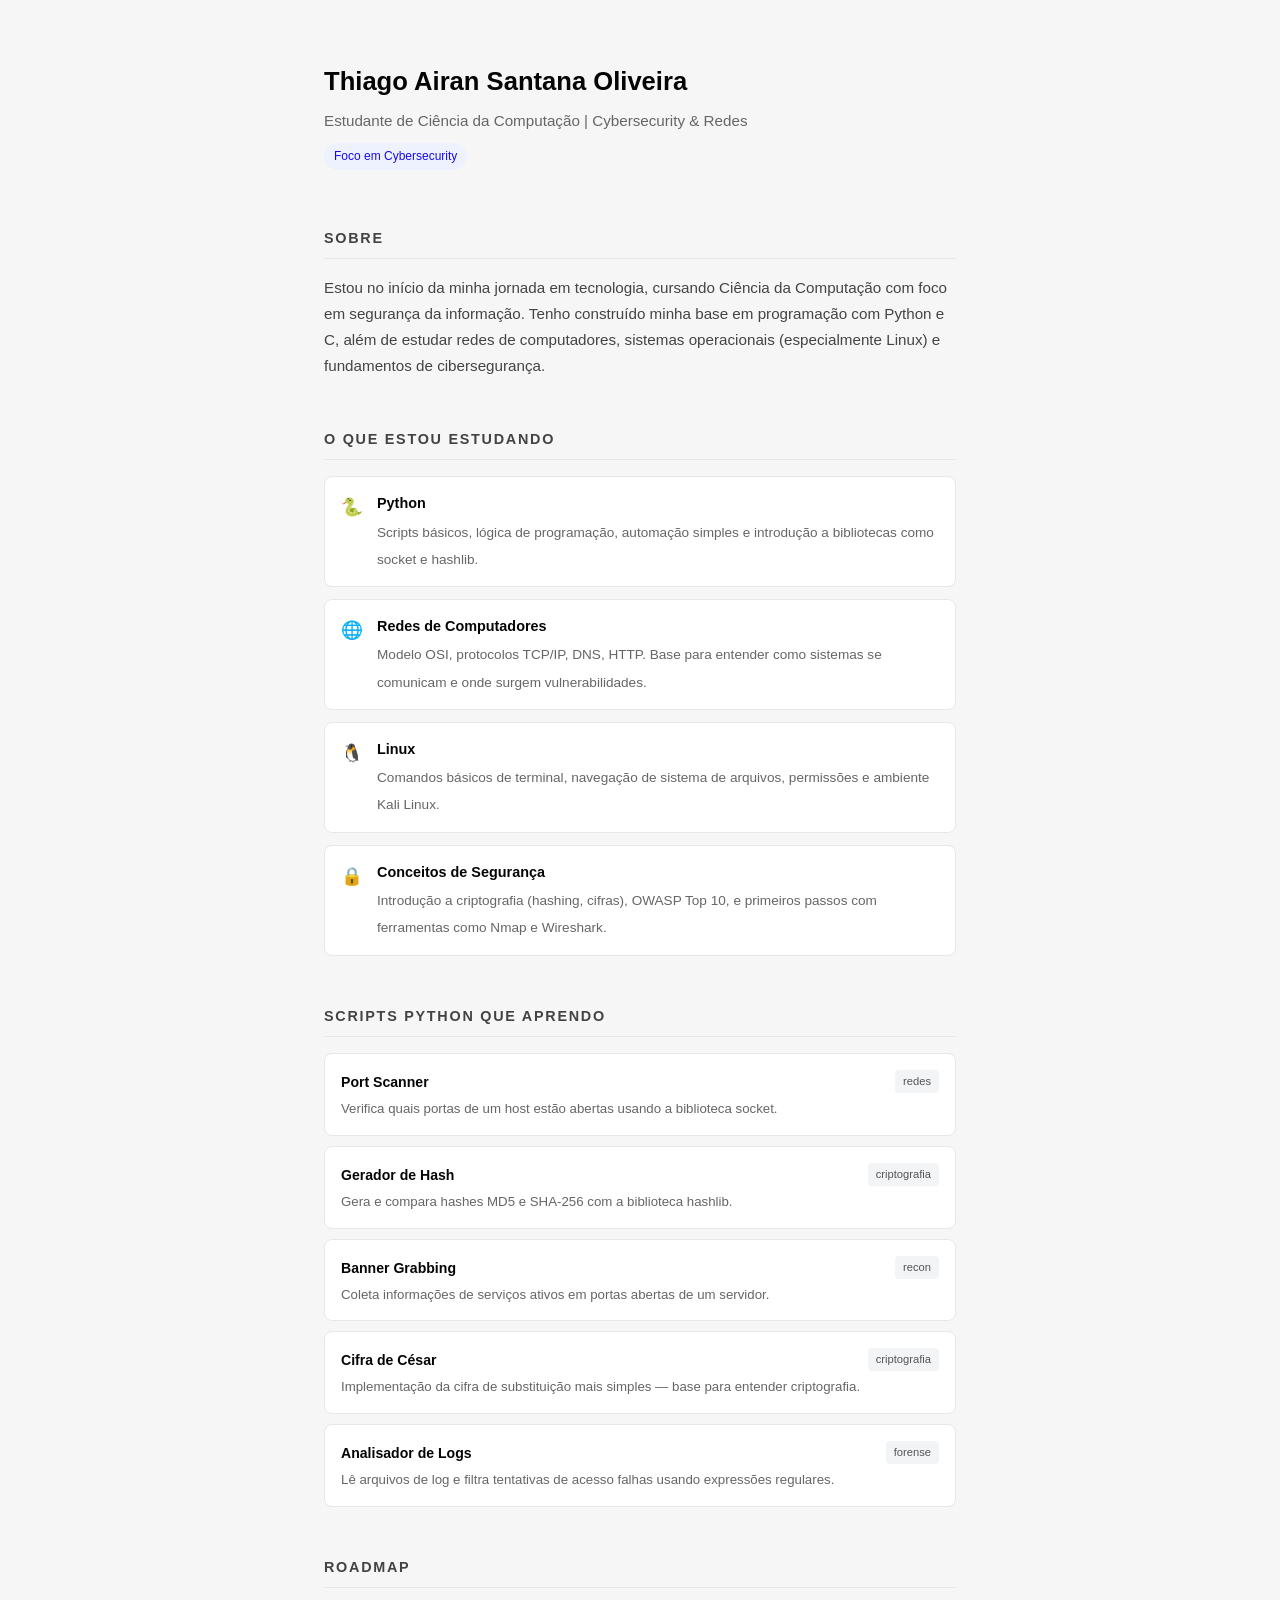
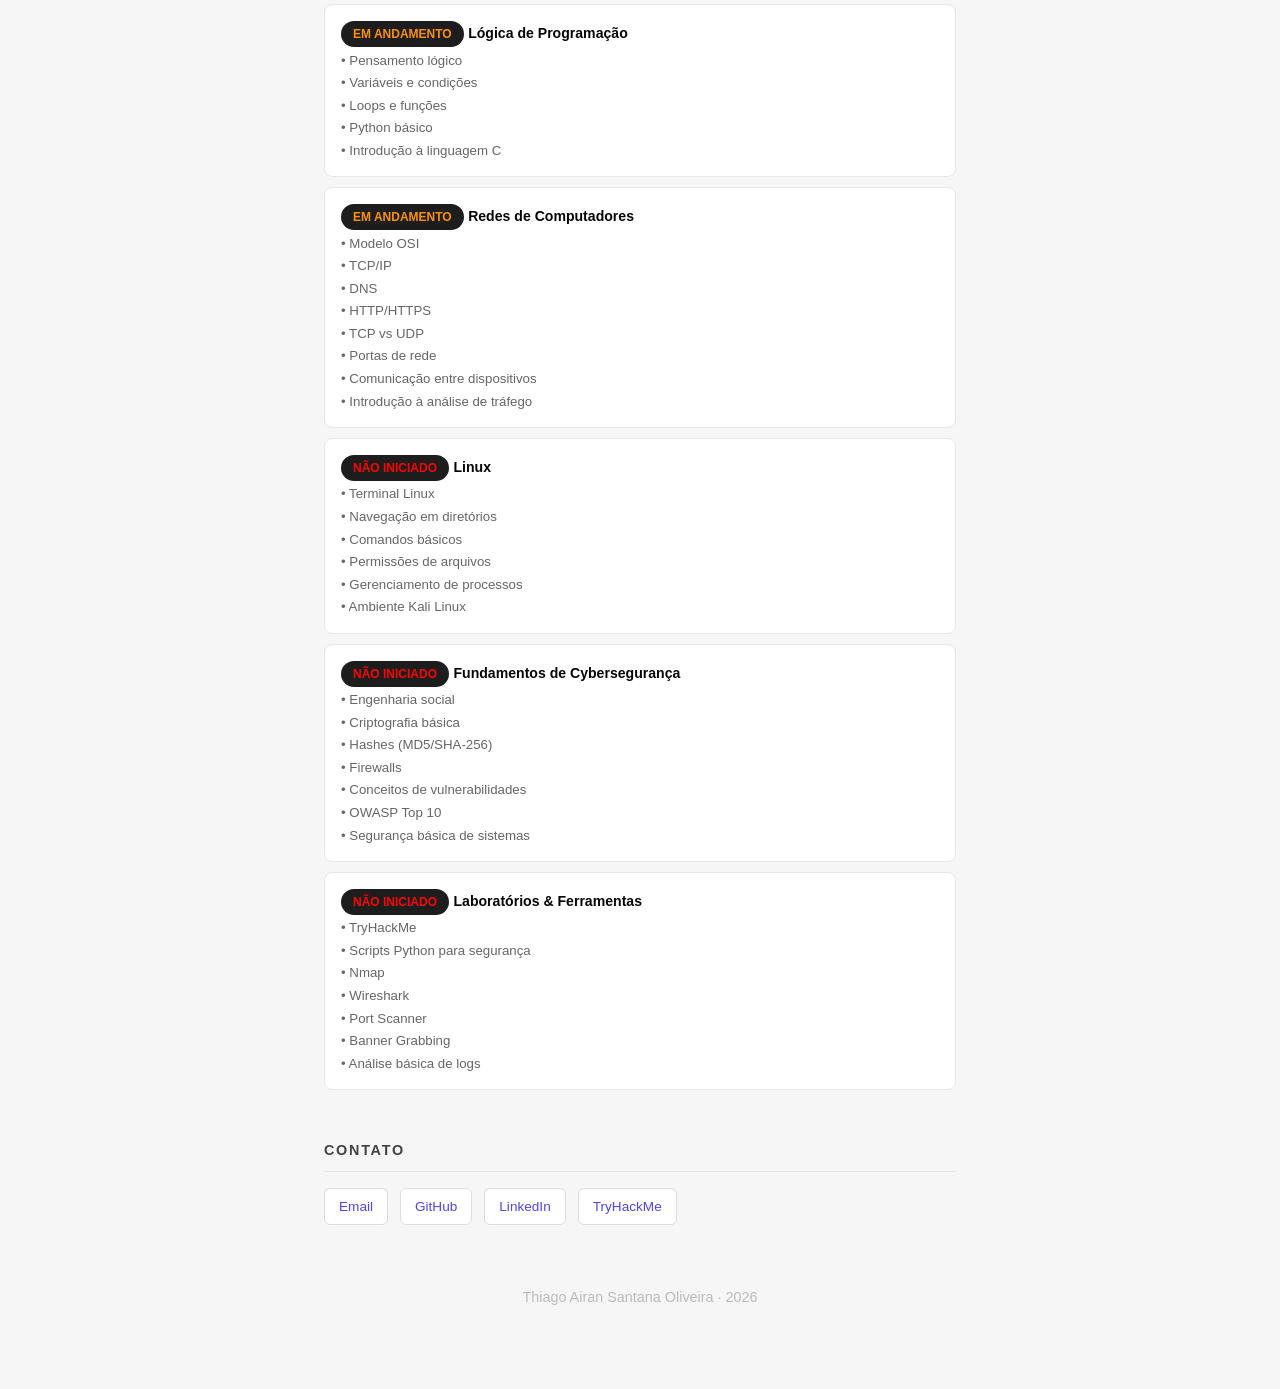
==== index.html @ 6a383717 "Organizando estrutura final" ====
<!DOCTYPE html>
<html lang="pt-BR">
<head>
  <meta charset="UTF-8">
  <title>thiagoairan.com</title>

  <link rel="stylesheet" href="css/style.css">
</head>

<body>

<header>
  <h1>Thiago Airan Santana Oliveira</h1>
  <p>Estudante de Ciência da Computação | Cybersecurity & Redes</p>
  <span class="badge">Foco em Cybersecurity</span>
</header>

<!-- SOBRE -->
<section class="sobre">
  <h2>Sobre</h2>
  <p>Estou no início da minha jornada em tecnologia, cursando Ciência da Computação com foco em segurança da informação. Tenho construído minha base em programação com Python e C, além de estudar redes de computadores, sistemas operacionais (especialmente Linux) e fundamentos de cibersegurança.</p>
</section>

<!-- CONHECIMENTOS -->
<section>
  <h2>O que estou estudando</h2>
  <div class="skills-list">
    <div class="skill-item">
      <div class="skill-icon">🐍</div>
      <div>
        <strong>Python</strong>
        <span>Scripts básicos, lógica de programação, automação simples e introdução a bibliotecas como socket e hashlib.</span>
      </div>
    </div>
    <div class="skill-item">
      <div class="skill-icon">🌐</div>
      <div>
        <strong>Redes de Computadores</strong>
        <span>Modelo OSI, protocolos TCP/IP, DNS, HTTP. Base para entender como sistemas se comunicam e onde surgem vulnerabilidades.</span>
      </div>
    </div>
    <div class="skill-item">
      <div class="skill-icon">🐧</div>
      <div>
        <strong>Linux</strong>
        <span>Comandos básicos de terminal, navegação de sistema de arquivos, permissões e ambiente Kali Linux.</span>
      </div>
    </div>
    <div class="skill-item">
      <div class="skill-icon">🔒</div>
      <div>
        <strong>Conceitos de Segurança</strong>
        <span>Introdução a criptografia (hashing, cifras), OWASP Top 10, e primeiros passos com ferramentas como Nmap e Wireshark.</span>
      </div>
    </div>
  </div>
</section>

<!-- PYTHON BÁSICO -->
<section>
  <h2>Scripts Python que aprendo</h2>
  <div class="py-list">
    <div class="py-item">
      <span class="py-tag">redes</span>
      <strong>Port Scanner</strong>
      <p>Verifica quais portas de um host estão abertas usando a biblioteca socket.</p>
    </div>
    <div class="py-item">
      <span class="py-tag">criptografia</span>
      <strong>Gerador de Hash</strong>
      <p>Gera e compara hashes MD5 e SHA-256 com a biblioteca hashlib.</p>
    </div>
    <div class="py-item">
      <span class="py-tag">recon</span>
      <strong>Banner Grabbing</strong>
      <p>Coleta informações de serviços ativos em portas abertas de um servidor.</p>
    </div>
    <div class="py-item">
      <span class="py-tag">criptografia</span>
      <strong>Cifra de César</strong>
      <p>Implementação da cifra de substituição mais simples — base para entender criptografia.</p>
    </div>
    <div class="py-item">
      <span class="py-tag">forense</span>
      <strong>Analisador de Logs</strong>
      <p>Lê arquivos de log e filtra tentativas de acesso falhas usando expressões regulares.</p>
    </div>
  </div>
</section>

<!--ROADMAP-->
<section>
  <h2>ROADMAP</h2>
  <div class="py-list">
     <!--ITEM 1-->
    <div class="py-item">
      <span class="status andamento">EM ANDAMENTO</span>
      <strong>Lógica de Programação</strong>
      <p> • Pensamento lógico <br>
          • Variáveis e condições <br>
          • Loops e funções <br>
          • Python básico <br>
          • Introdução à linguagem C</p>
    </div>
     <!--ITEM 2-->
    <div class="py-item">
      <span class="status andamento">EM ANDAMENTO</span>
      <strong>Redes de Computadores</strong>
      <p> • Modelo OSI <br>
          • TCP/IP <br>
          • DNS <br>
          • HTTP/HTTPS <br>
          • TCP vs UDP <br>
          • Portas de rede <br>
          • Comunicação entre dispositivos <br>
          • Introdução à análise de tráfego</p>
    </div>
     <!--ITEM 3-->
    <div class="py-item">
      <span class="status planejado">NÃO INICIADO</span>
      <strong>Linux</strong>
     <p>  • Terminal Linux <br>
          • Navegação em diretórios <br>
          • Comandos básicos <br>
          • Permissões de arquivos <br>
          • Gerenciamento de processos <br>
          • Ambiente Kali Linux</p>
    </div>
     <!--ITEM 4-->
    <div class="py-item">
      <span class="status planejado">NÃO INICIADO</span>
      <strong>Fundamentos de Cybersegurança</strong>
      <p> • Engenharia social <br>
          • Criptografia básica <br>
          • Hashes (MD5/SHA-256) <br>
          • Firewalls <br>
          • Conceitos de vulnerabilidades <br>
          • OWASP Top 10 <br>
          • Segurança básica de sistemas</p>
    </div>
     <!--ITEM 5-->
    <div class="py-item">
      <span class="status planejado"> NÃO INICIADO</span>
      <strong>Laboratórios & Ferramentas</strong>
      <p> • TryHackMe <br>
          • Scripts Python para segurança <br>
          • Nmap <br>
          • Wireshark <br>
          • Port Scanner <br>
          • Banner Grabbing <br>
          • Análise básica de logs</p>
    </div>
  </div>
</section>

<!--CONTATO-->
<section>
  <h2>Contato</h2>
  <div class="contact-links">
    <a href="mailto:thiiagoairan@gmail.com" target="_blank">Email</a>
    <a href="https://github.com/thiagoairansant" target="_blank">GitHub</a>
    <a href="https://linkedin.com/in/thiiagoairan" target="_blank">LinkedIn</a>
    <a href="https://tryhackme.com/p/thiiagoairan" target="_blank">TryHackMe</a>
  </div>
</section>

<footer>Thiago Airan Santana Oliveira · 2026</footer>

</body>
</html>
---- css/style.css ----
/* RESET */
  
  * { box-sizing: border-box; margin: 0; padding: 0; }

  body {
    font-family: 'Inter', sans-serif;
    background: #f7f6f6;
    color: #050505;
    max-width: 680px;
    margin: 0 auto;
    padding: 60px 24px 80px;
    line-height: 1.7;
  }

  /* HEADER */
  header { margin-bottom: 56px; }
  header h1 { font-size: 1.6rem; font-weight: 600; margin-bottom: 4px; }
  header p { color: #666; font-size: 0.95rem; }
  .badge {
    display: inline-block;
    margin-top: 10px;
    font-size: 0.75rem;
    padding: 3px 10px;
    background: #eef2ff;
    color: #170ce9;
    border-radius: 20px;
  }


  /* SEÇÕES */
  section { margin-bottom: 48px; }
  h2 {
    font-size: 0.9rem;
    font-weight: 700;
    text-transform: uppercase;
    letter-spacing: 0.12em;
    color: #424344;
    margin-bottom: 16px;
    padding-bottom: 8px;
    border-bottom: 1px solid #e8e8e8;
  }

  /* SOBRE */
  .sobre p { font-size: 0.95rem; color: #444; }

  /* SKILLS */
  .skills-list { display: flex; flex-direction: column; gap: 12px; }
  .skill-item {
    display: flex;
    align-items: flex-start;
    gap: 14px;
    padding: 14px 16px;
    background: #fff;
    border: 1px solid #e8e8e8;
    border-radius: 8px;
  }
  .skill-icon { font-size: 1.1rem; margin-top: 2px; }
  .skill-item strong { font-size: 0.9rem; font-weight: 600; display: block; margin-bottom: 2px; }
  .skill-item span { font-size: 0.85rem; color: #666; }

  /* PYTHON */
  .py-list { display: flex; flex-direction: column; gap: 10px; }
  .py-item {
    padding: 14px 16px;
    background: #fff;
    border: 1px solid #e8e8e8;
    border-radius: 8px;
  }
  .py-item strong { font-size: 0.88rem; font-weight: 600; }
  .py-item p { font-size: 0.83rem; color: #666; margin-top: 3px; }
  .py-tag {
    font-size: 0.7rem;
    padding: 2px 8px;
    background: #f3f4f6;
    color: #555;
    border-radius: 4px;
    float: right;
    margin-top: 2px;
  }

  /* ROADMAP */
  .road-list { display: flex; flex-direction: column; gap: 20px; }

 .road-item {
  display: flex;
  align-items: center;
  gap: 10px;
}

.road-content {
  margin-left: 0%;
  display: flex;
  flex-direction: column;
  gap: 4px;
}

.status {
  padding: 6px 12px;
  border-radius: 999px;
  font-size: 0.75rem;
  font-weight: 600;
}
.status.andamento {
  background: #1d1d1d;
  color: #ff9100;
}
.status.concluido {
  background: #1d1d1d;
  color: #382f2f;
}
.status.planejado {
  background: #1d1d1d;
  color: #ff0000;
}
  /* CONTATO */
  .contact-links { display: flex; gap: 12px; flex-wrap: wrap; }
  .contact-links a {
    font-size: 0.85rem;
    color: #4f46e5;
    text-decoration: none;
    padding: 6px 14px;
    border: 1px solid #ddd;
    border-radius: 6px;
    background: #fff;
    transition: border-color 0.15s;
  }
  .contact-links a:hover { border-color: #3730bd; }

  /* FOOTER */
  footer {
    margin-top: 60px;
    font-size: 0.90rem;
    color: #bbb;
    text-align: center;
  }
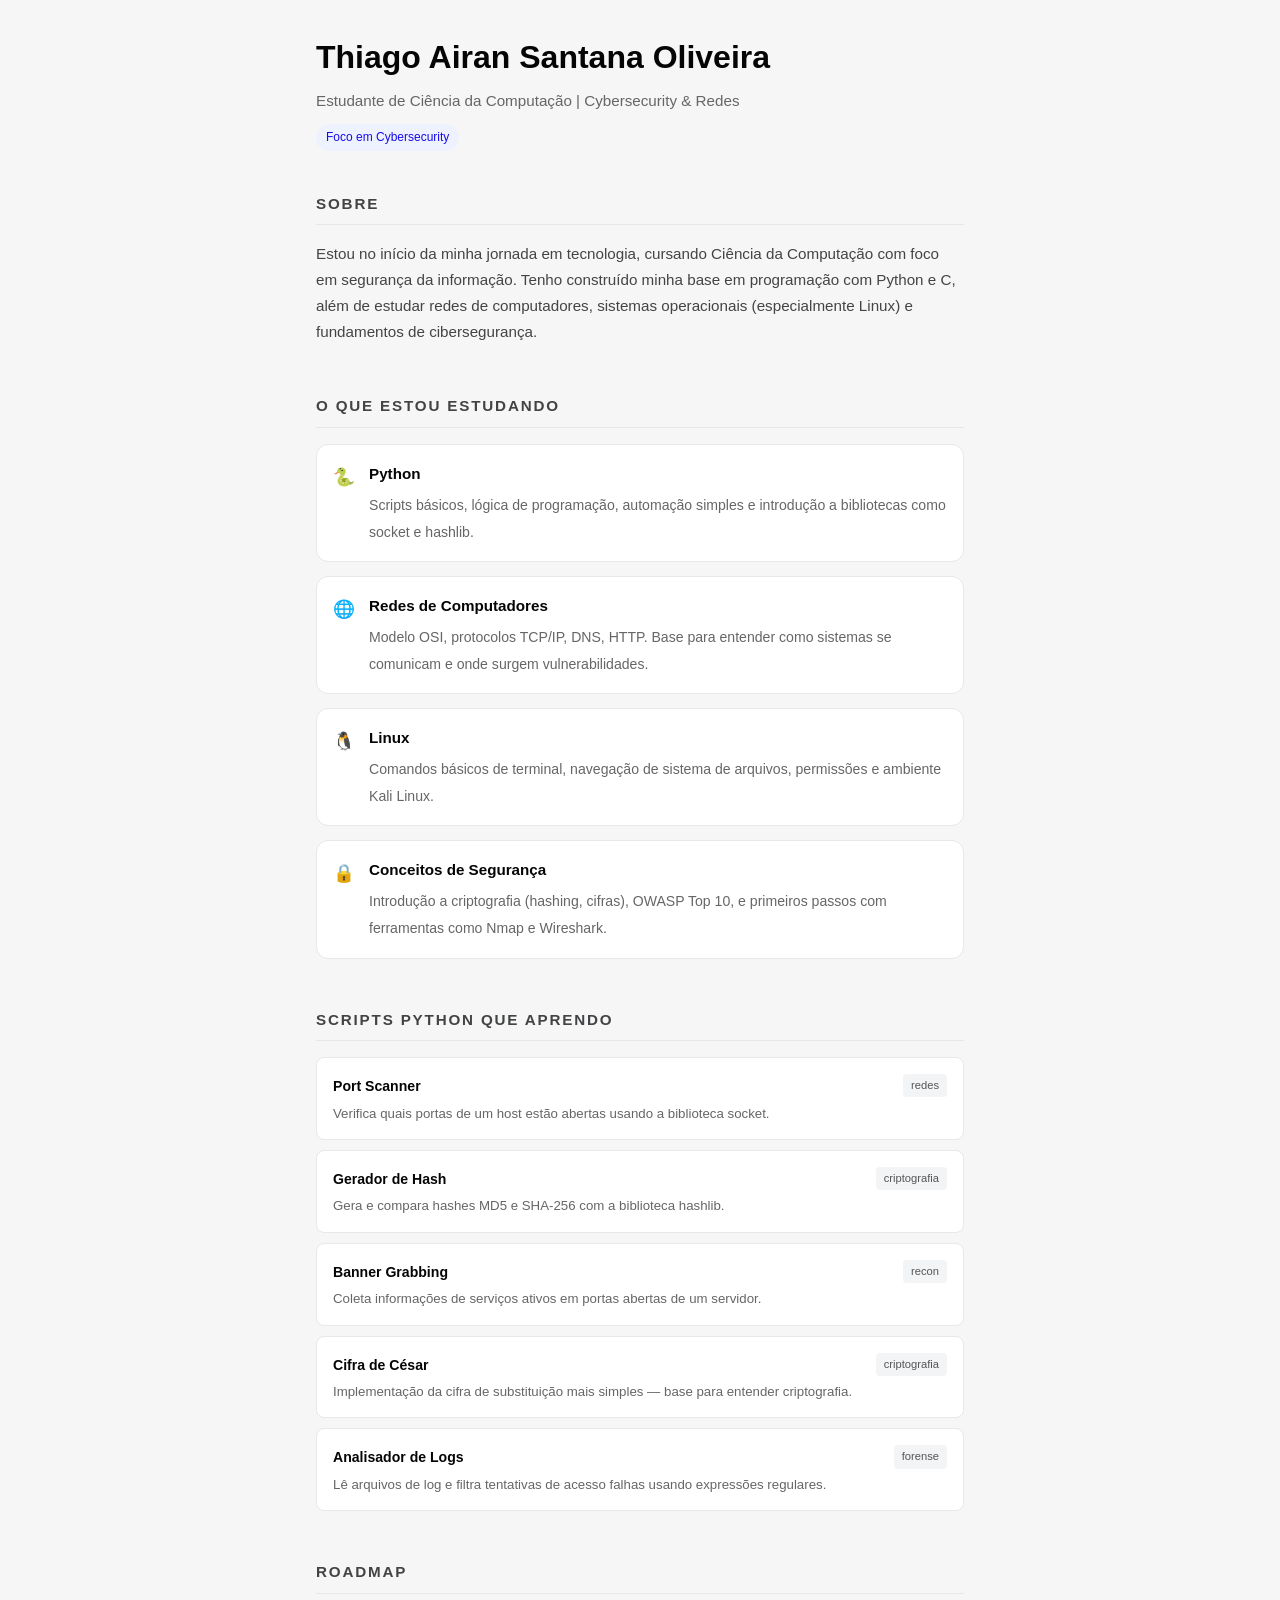
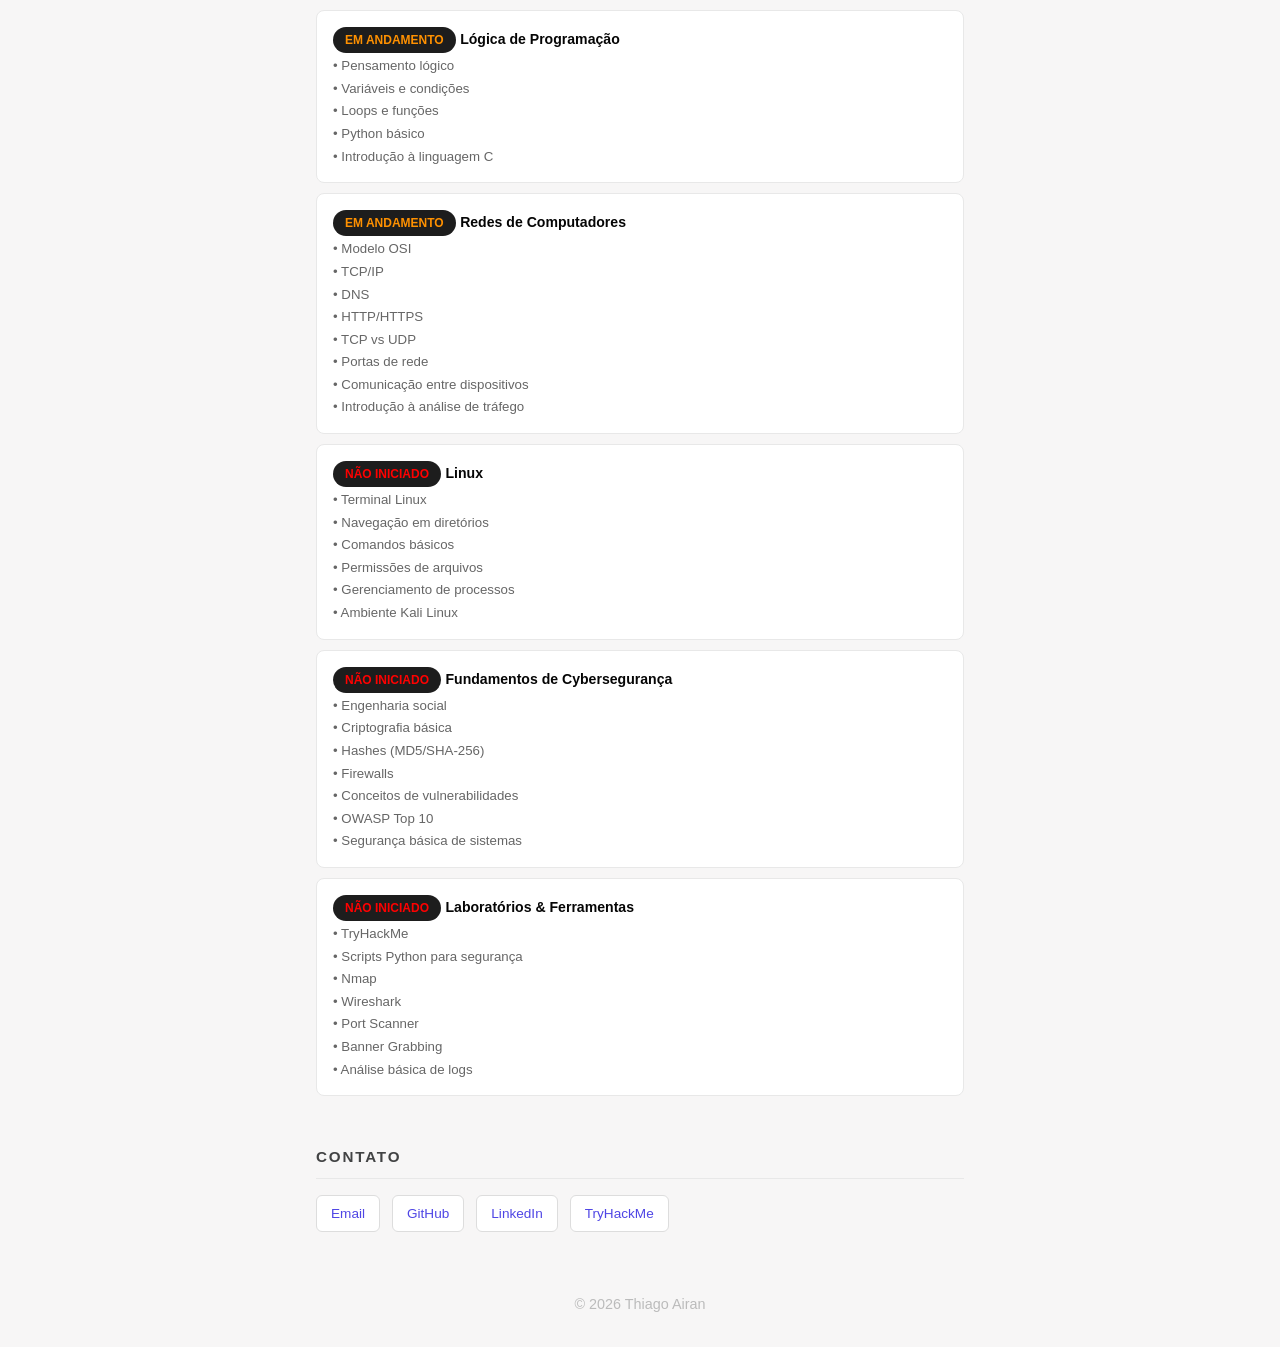
==== commit be6385b0: "Melhorando design do portfolio" ====
--- a/index.html
+++ b/index.html
@@ -2,6 +2,7 @@
 <html lang="pt-BR">
 <head>
   <meta charset="UTF-8">
+  <meta name="viewport" content="width=device-width, initial-scale=1.0">
   <title>thiagoairan.com</title>
 
   <link rel="stylesheet" href="css/style.css">
@@ -164,7 +165,7 @@
   </div>
 </section>
 
-<footer>Thiago Airan Santana Oliveira · 2026</footer>
+<footer>© 2026 Thiago Airan</footer>
 
 </body>
 </html>
--- a/css/style.css
+++ b/css/style.css
@@ -7,14 +7,23 @@
     background: #f7f6f6;
     color: #050505;
     max-width: 680px;
+    width: 100%;
     margin: 0 auto;
-    padding: 60px 24px 80px;
+    padding: 30px 16px;
     line-height: 1.7;
+
+    img {
+  max-width: 100%;
+}
+
+body {
+  overflow-x: hidden;
+}
   }
 
   /* HEADER */
-  header { margin-bottom: 56px; }
-  header h1 { font-size: 1.6rem; font-weight: 600; margin-bottom: 4px; }
+  header { margin-bottom: 40px; }
+  header h1 { font-size: 2rem; font-weight: 600; margin-bottom: 4px; }
   header p { color: #666; font-size: 0.95rem; }
   .badge {
     display: inline-block;
@@ -30,7 +39,7 @@
   /* SEÇÕES */
   section { margin-bottom: 48px; }
   h2 {
-    font-size: 0.9rem;
+    font-size: 0.95rem;
     font-weight: 700;
     text-transform: uppercase;
     letter-spacing: 0.12em;
@@ -43,20 +52,51 @@
   /* SOBRE */
   .sobre p { font-size: 0.95rem; color: #444; }
 
-  /* SKILLS */
-  .skills-list { display: flex; flex-direction: column; gap: 12px; }
-  .skill-item {
-    display: flex;
-    align-items: flex-start;
-    gap: 14px;
-    padding: 14px 16px;
-    background: #fff;
-    border: 1px solid #e8e8e8;
-    border-radius: 8px;
-  }
-  .skill-icon { font-size: 1.1rem; margin-top: 2px; }
-  .skill-item strong { font-size: 0.9rem; font-weight: 600; display: block; margin-bottom: 2px; }
-  .skill-item span { font-size: 0.85rem; color: #666; }
+/* SKILLS */
+.skills-list {
+  display: flex;
+  flex-direction: column;
+  gap: 14px;
+}
+
+.skill-item {
+  display: flex;
+  align-items: flex-start;
+  gap: 14px;
+
+  padding: 16px;
+  background: #fff;
+
+  border: 1px solid #e8e8e8;
+  border-radius: 12px;
+
+  transition: 0.3s;
+}
+
+.skill-item:hover {
+  transform: translateY(-3px);
+}
+
+.skill-icon {
+  font-size: 1.1rem;
+  margin-top: 2px;
+}
+
+.skill-item strong {
+  display: block;
+
+  font-size: 0.95rem;
+  font-weight: 600;
+
+  margin-bottom: 4px;
+}
+
+.skill-item span {
+  font-size: 0.88rem;
+  color: #666;
+
+  line-height: 1.5;
+}
 
   /* PYTHON */
   .py-list { display: flex; flex-direction: column; gap: 10px; }
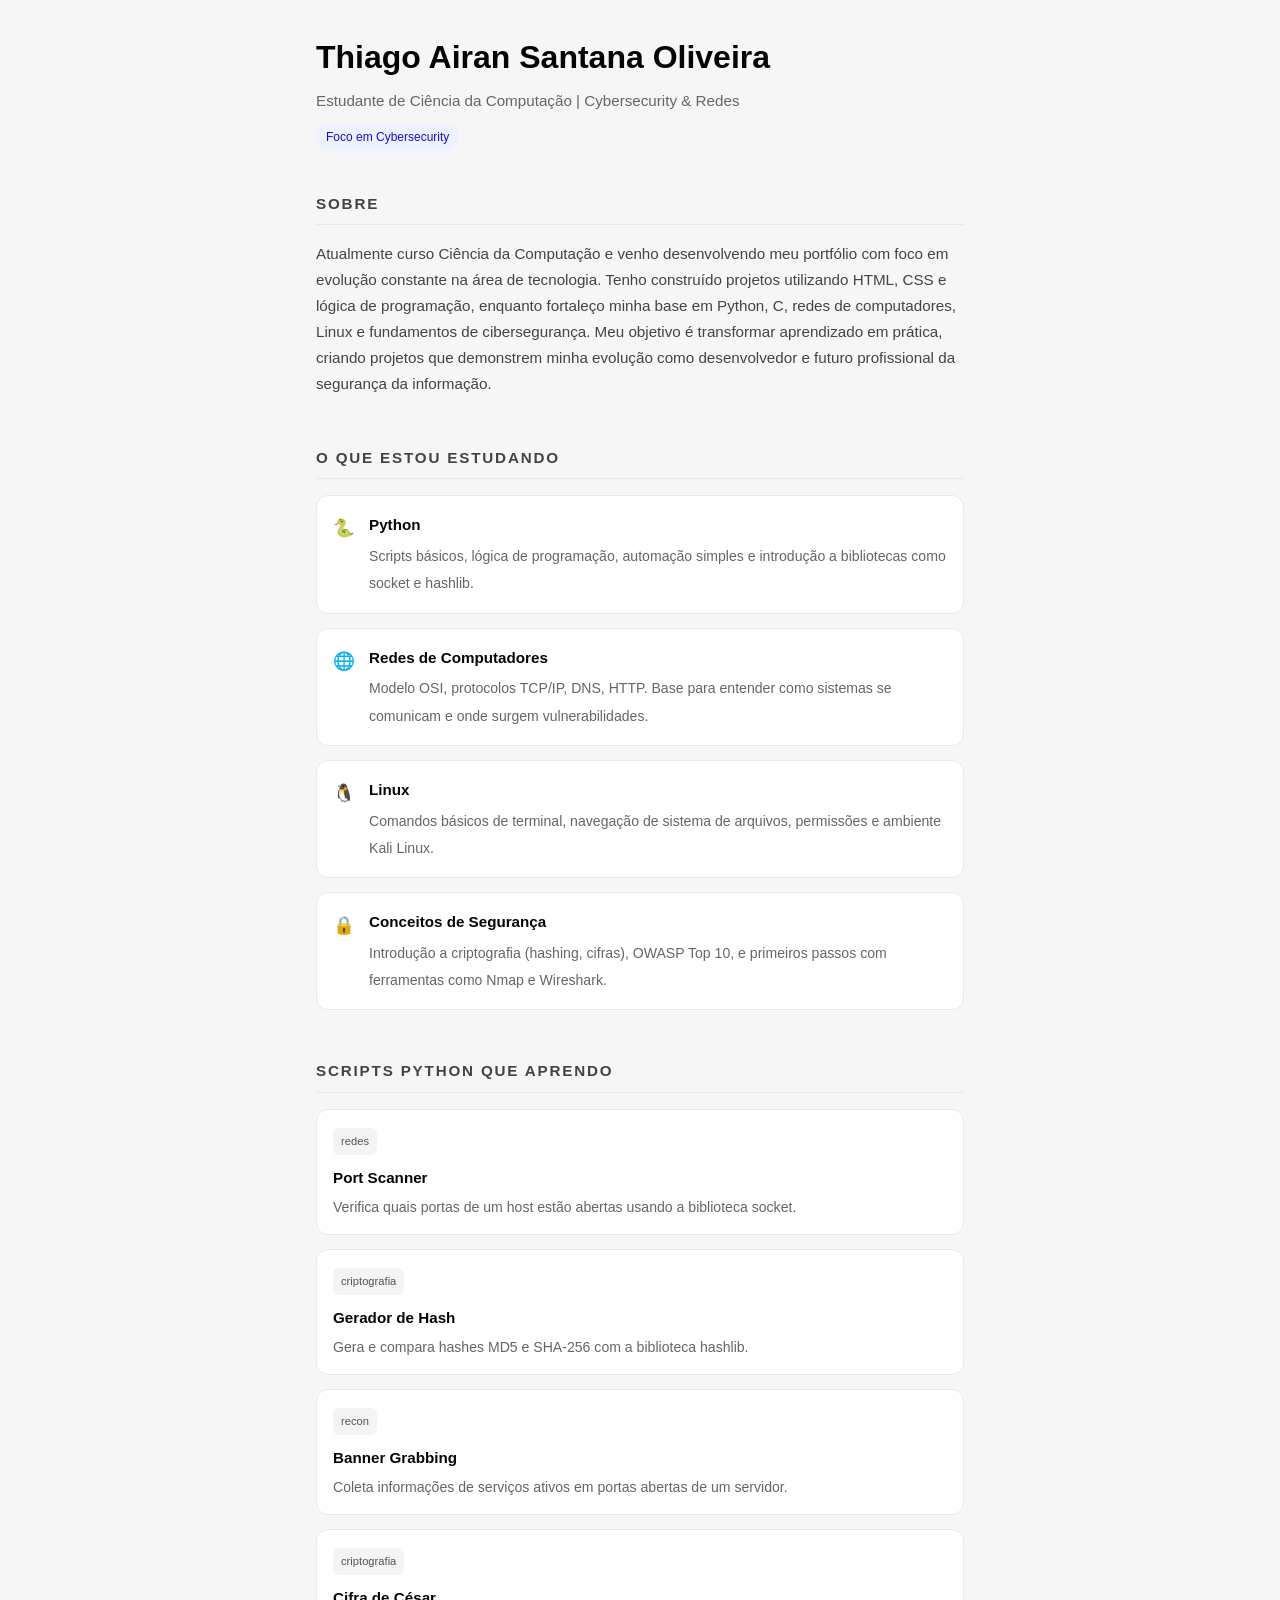
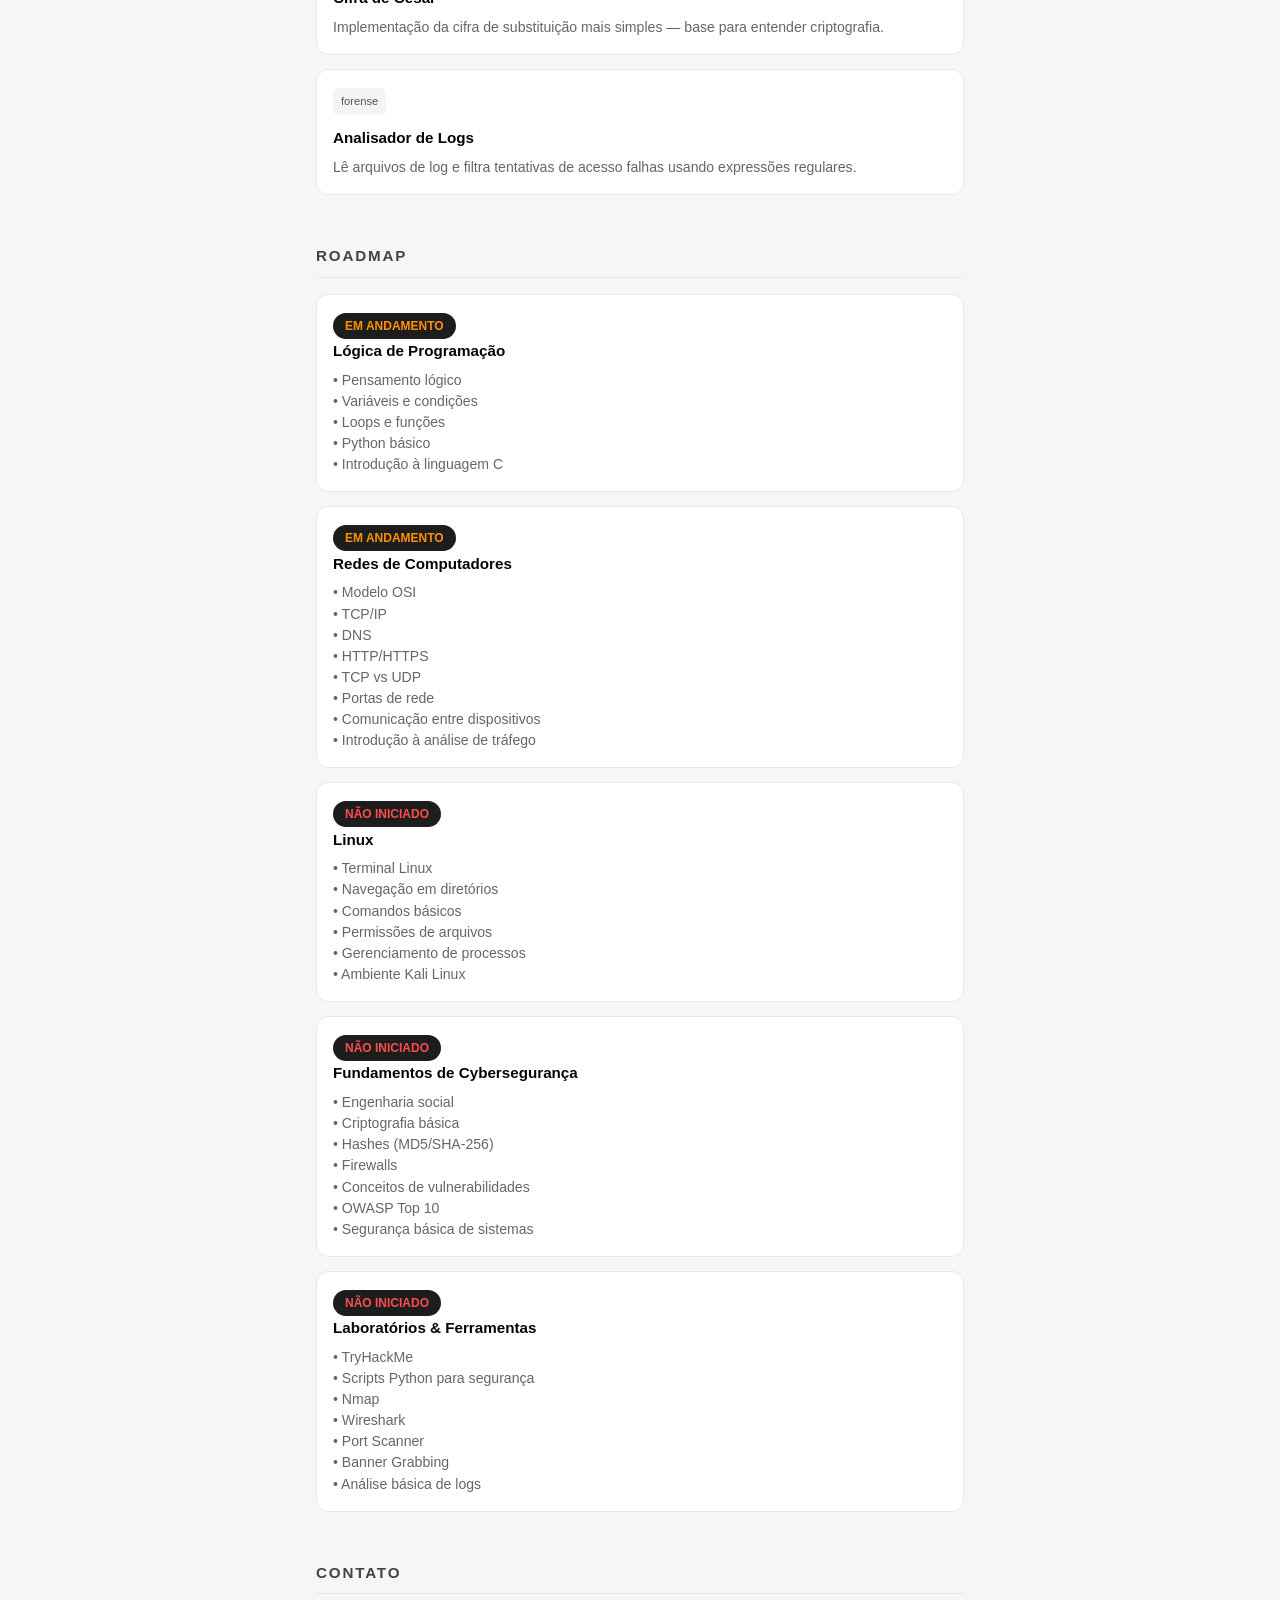
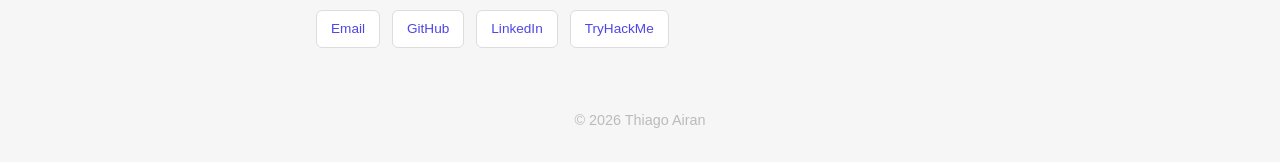
==== commit 01317140: "Alteração do meu Sobre" ====
--- a/index.html
+++ b/index.html
@@ -19,7 +19,7 @@
 <!-- SOBRE -->
 <section class="sobre">
   <h2>Sobre</h2>
-  <p>Estou no início da minha jornada em tecnologia, cursando Ciência da Computação com foco em segurança da informação. Tenho construído minha base em programação com Python e C, além de estudar redes de computadores, sistemas operacionais (especialmente Linux) e fundamentos de cibersegurança.</p>
+  <p>Atualmente curso Ciência da Computação e venho desenvolvendo meu portfólio com foco em evolução constante na área de tecnologia. Tenho construído projetos utilizando HTML, CSS e lógica de programação, enquanto fortaleço minha base em Python, C, redes de computadores, Linux e fundamentos de cibersegurança. Meu objetivo é transformar aprendizado em prática, criando projetos que demonstrem minha evolução como desenvolvedor e futuro profissional da segurança da informação.</p>
 </section>
 
 <!-- CONHECIMENTOS -->
--- a/css/style.css
+++ b/css/style.css
@@ -99,36 +99,84 @@
 }
 
   /* PYTHON */
-  .py-list { display: flex; flex-direction: column; gap: 10px; }
-  .py-item {
-    padding: 14px 16px;
-    background: #fff;
-    border: 1px solid #e8e8e8;
-    border-radius: 8px;
-  }
-  .py-item strong { font-size: 0.88rem; font-weight: 600; }
-  .py-item p { font-size: 0.83rem; color: #666; margin-top: 3px; }
-  .py-tag {
-    font-size: 0.7rem;
-    padding: 2px 8px;
-    background: #f3f4f6;
-    color: #555;
-    border-radius: 4px;
-    float: right;
-    margin-top: 2px;
-  }
+ .py-list {
+  display: flex;
+  flex-direction: column;
+  gap: 14px;
+}
+
+.py-item {
+  padding: 16px;
+  background: #fff;
+
+  border: 1px solid #e8e8e8;
+  border-radius: 12px;
+
+  transition: 0.3s;
+}
+
+.py-item:hover {
+  transform: translateY(-3px);
+}
+
+.py-item strong {
+  display: block;
+
+  font-size: 0.95rem;
+  font-weight: 600;
+
+  margin-bottom: 6px;
+}
+
+.py-item p {
+  font-size: 0.88rem;
+  color: #666;
+
+  line-height: 1.5;
+}
+
+.py-tag {
+  display: inline-block;
+
+  font-size: 0.7rem;
+  font-weight: 500;
+
+  padding: 4px 8px;
+
+  background: #f3f4f6;
+  color: #555;
+
+  border-radius: 6px;
+
+  margin-bottom: 10px;
+}
 
   /* ROADMAP */
-  .road-list { display: flex; flex-direction: column; gap: 20px; }
-
- .road-item {
+.road-list {
+  display: flex;
+  flex-direction: column;
+  gap: 20px;
+}
+
+.road-item {
   display: flex;
   align-items: center;
-  gap: 10px;
+  gap: 12px;
+
+  padding: 14px 16px;
+
+  background: #fff;
+  border: 1px solid #e8e8e8;
+  border-radius: 12px;
+
+  transition: 0.3s;
+}
+
+.road-item:hover {
+  transform: translateY(-3px);
 }
 
 .road-content {
-  margin-left: 0%;
   display: flex;
   flex-direction: column;
   gap: 4px;
@@ -136,22 +184,28 @@
 
 .status {
   padding: 6px 12px;
+
   border-radius: 999px;
+
   font-size: 0.75rem;
   font-weight: 600;
 }
+
 .status.andamento {
   background: #1d1d1d;
   color: #ff9100;
 }
+
 .status.concluido {
   background: #1d1d1d;
-  color: #382f2f;
-}
+  color: #00c853;
+}
+
 .status.planejado {
   background: #1d1d1d;
-  color: #ff0000;
-}
+  color: #ff4d4d;
+}
+
   /* CONTATO */
   .contact-links { display: flex; gap: 12px; flex-wrap: wrap; }
   .contact-links a {
